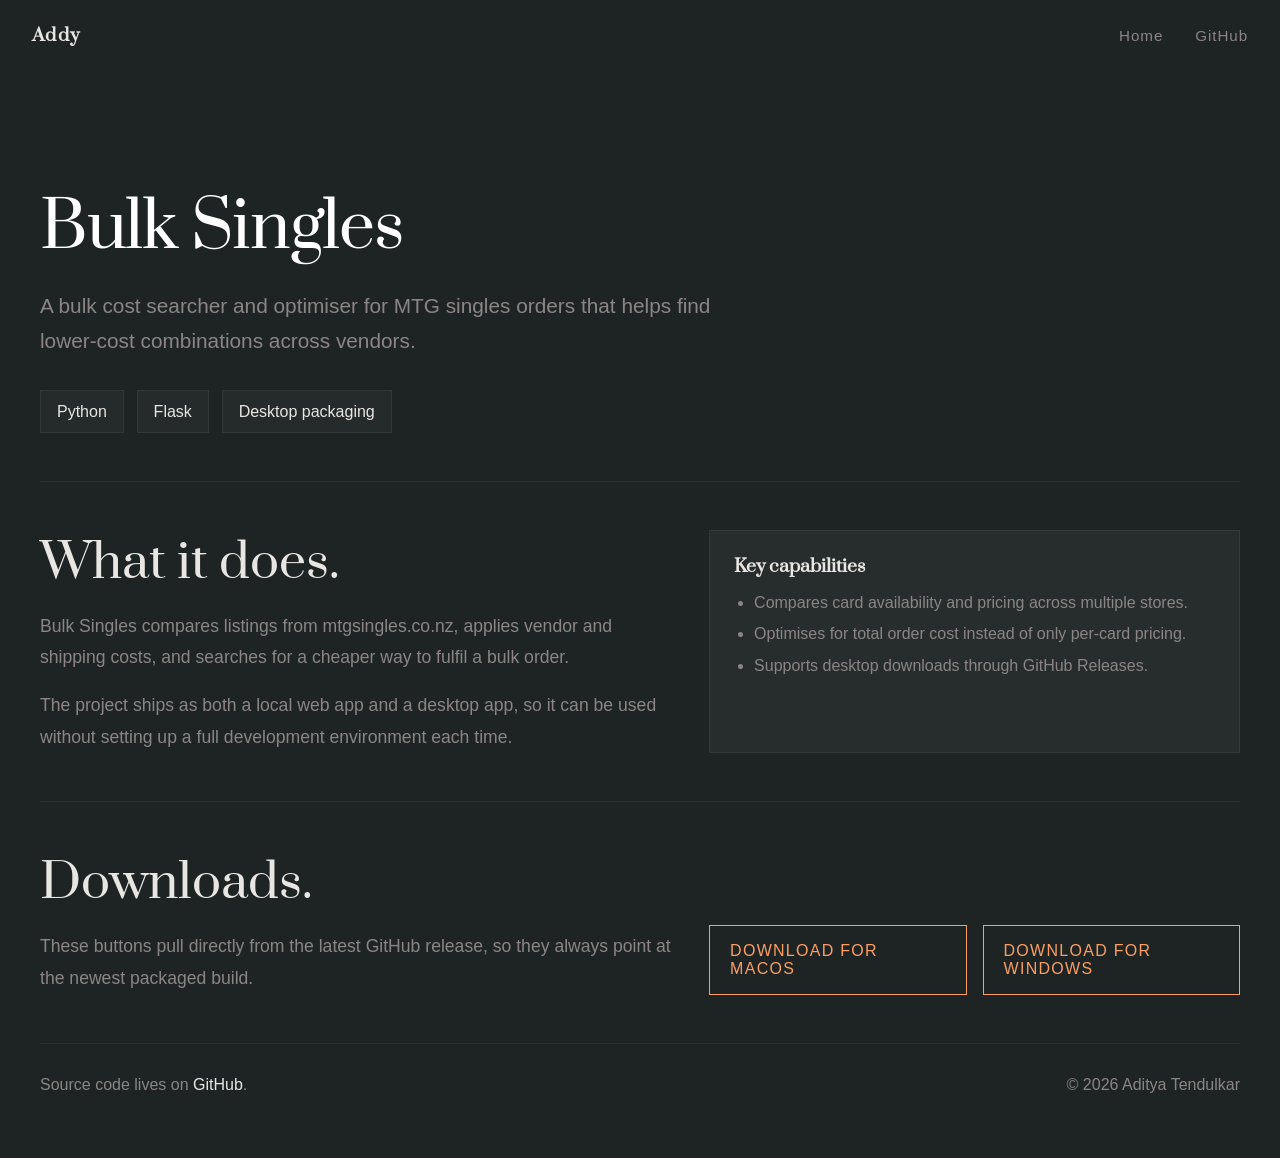
==== bulk-singles.html @ f3760d2f "Added new site" ====
<!DOCTYPE html>
<html lang="en">
<head>
  <meta charset="UTF-8" />
  <title>Bulk Singles — Project</title>
  <meta name="viewport" content="width=device-width, initial-scale=1.0" />
  <meta
    name="description"
    content="Bulk Singles is a bulk cost searcher and optimiser for MTG singles orders, with desktop downloads from GitHub Releases."
  />

  <link rel="preconnect" href="https://fonts.googleapis.com" />
  <link rel="preconnect" href="https://fonts.gstatic.com" crossorigin />
  <link href="https://fonts.googleapis.com/css2?family=Prata&display=swap" rel="stylesheet" />

  <link rel="stylesheet" href="styles.css" />
</head>
<body class="page-project">
  <nav class="nav" data-section="project">
    <a href="index.html#work" class="nav-logo">Addy</a>
    <div class="nav-links">
      <a href="index.html">Home</a>
      <a href="https://github.com/adityatendulkar/mtgbulkorders-nz" target="_blank" rel="noreferrer">GitHub</a>
    </div>
  </nav>

  <main class="project-page">
    <section class="project-hero">
      <h1 class="hero-title">Bulk Singles</h1>
      <p class="project-subtitle">
        A bulk cost searcher and optimiser for MTG singles orders that helps find lower-cost combinations across vendors.
      </p>
      <div class="project-meta">
        <span>Python</span>
        <span>Flask</span>
        <span>Desktop packaging</span>
      </div>
    </section>

    <section class="project-section">
      <div class="project-copy">
        <h2 class="project-heading">What it does.</h2>
        <p>
          Bulk Singles compares listings from mtgsingles.co.nz, applies vendor and shipping costs, and searches for a cheaper way to fulfil a bulk order.
        </p>
        <p>
          The project ships as both a local web app and a desktop app, so it can be used without setting up a full development environment each time.
        </p>
      </div>
      <div class="project-panel">
        <h3>Key capabilities</h3>
        <ul class="project-points">
          <li>Compares card availability and pricing across multiple stores.</li>
          <li>Optimises for total order cost instead of only per-card pricing.</li>
          <li>Supports desktop downloads through GitHub Releases.</li>
        </ul>
      </div>
    </section>

    <section class="project-section project-downloads">
      <div class="project-copy">
        <h2 class="project-heading">Downloads.</h2>
        <p>
          These buttons pull directly from the latest GitHub release, so they always point at the newest packaged build.
        </p>
      </div>
      <div class="download-grid">
        <a
          class="download-button"
          href="https://github.com/adityatendulkar/mtgbulkorders-nz/releases/latest/download/CardOptimiser-mac.dmg"
          rel="noreferrer"
        >
          Download for macOS
        </a>
        <a
          class="download-button"
          href="https://github.com/adityatendulkar/mtgbulkorders-nz/releases/latest/download/CardOptimiser.exe"
          rel="noreferrer"
        >
          Download for Windows
        </a>
      </div>
    </section>

    <footer class="project-footer">
      <p>
        Source code lives on
        <a href="https://github.com/adityatendulkar/mtgbulkorders-nz" target="_blank" rel="noreferrer">GitHub</a>.
      </p>
      <p>© <span id="year"></span> Aditya Tendulkar</p>
    </footer>
  </main>

  <script src="main.js"></script>
</body>
</html>
---- styles.css ----
/* ─────────────────────────────────────────────────────────────────
   Simple dark portfolio — Prata
   ───────────────────────────────────────────────────────────────── */

:root {
  --bg: #0d0d0d;
  --bg-elevated: #161616;
  --fg: #e8e6e3;
  --fg-muted: #8b8685;
  --accent: #fa9e65;
  --border: rgba(255, 255, 255, 0.06);
  /* Dark pastel section palette */
  --section-hero: #1a1b24;
  --section-about: #24222a;
  --section-work: #1e2424;
  --section-contact: #2a2524;
}

* {
  margin: 0;
  padding: 0;
  box-sizing: border-box;
}

html {
  height: 100%;
  overflow-x: hidden;
  overflow-y: auto;
  font-family: "Average Sans", sans-serif;
  background: var(--section-hero);
  color: var(--fg);
  -webkit-font-smoothing: antialiased;
  -moz-osx-font-smoothing: grayscale;
}

body {
  margin: 0;
  padding: 0;
  overflow-x: hidden;
  min-height: 100%;
}

h1, h2, h3, .nav-logo {
  font-family: "Prata", serif;
}

/* Hide scrollbar on html (the document scroll container) */
html {
  scrollbar-width: none;
  -ms-overflow-style: none;
}

html::-webkit-scrollbar {
  display: none;
}

/* ─── Navigation ─── */
.nav {
  position: fixed;
  top: 0;
  left: 0;
  right: 0;
  z-index: 100;
  display: flex;
  align-items: center;
  justify-content: space-between;
  padding: 1.5rem 2rem;
  background: var(--section-hero);
  transition: background 0.25s ease;
}

.nav[data-section="home"] {
  background: var(--section-hero);
}

.nav[data-section="about"] {
  background: var(--section-about);
}

.nav[data-section="work"] {
  background: var(--section-work);
}

.nav[data-section="project"] {
  background: var(--section-work);
}

.nav[data-section="contact"] {
  background: var(--section-contact);
}

.nav-logo {
  font-size: 1.1rem;
  font-weight: 600;
  letter-spacing: 0.08em;
  color: var(--fg);
  text-decoration: none;
}

.nav-links {
  display: flex;
  gap: 2rem;
}

.nav-links a {
  font-size: 0.95rem;
  font-weight: 500;
  letter-spacing: 0.06em;
  color: var(--fg-muted);
  text-decoration: none;
  transition: color 0.2s ease;
}

.nav-links a:hover {
  color: var(--fg);
}

@media (max-width: 640px) {
  .nav {
    padding: 1rem 1.25rem;
  }
  .nav-links {
    gap: 1.25rem;
  }
}

/* ─── Scroll container (snap sections) ─── */
/* Removed scroll-snap and custom container */
.scroll-container {
  /* Let body scroll naturally */
}

.section {
  position: sticky;
  top: 0;
  height: 100vh;
  min-height: 100vh;
  padding: 6rem 2rem 4rem;
  display: grid;
  grid-template-columns: 1.5fr 1fr;
  gap: 3rem;
  align-items: center;
  max-width: 100%;
  margin: 0 auto;
  overflow: hidden;
  isolation: isolate;
  /* Ensure backgrounds cover previous sections */
  background: inherit;
  
  /* Scroll Snap */
  scroll-snap-align: start;
  scroll-snap-stop: always;
}

/* Full-width section backgrounds (no black on sides) */
.section::before {
  content: "";
  position: absolute;
  top: 0;
  bottom: 0;
  left: 0;
  right: 0;
  width: 100%;
  height: 100%;
  z-index: -1;
}

.section-hero {
  z-index: 1;
  align-items: center;
  background: var(--section-hero);
}

.section-hero::before {
  background: var(--section-hero);
}

.section#about {
  z-index: 2;
  background: var(--section-about);
}

.section#about::before {
  background: var(--section-about);
}

.section#work {
  z-index: 3;
  background: var(--section-work);
}

.section#work::before {
  background: var(--section-work);
}

.section#contact {
  z-index: 4;
  background: var(--section-contact);
}

.section#contact::before {
  background: var(--section-contact);
}

.section-side {
  /* No longer sticky inside section, section itself is sticky */
  padding-right: 2rem;
}

.section-content {
  padding-top: 0.5rem;
  padding-bottom: 0;
  /* Allow scrolling inside content if needed */
  max-height: 80vh;
  overflow-y: auto;
  /* Hide scrollbar */
  scrollbar-width: none;
}

.section-content::-webkit-scrollbar {
  display: none;
}

@media (max-width: 900px) {
  .section {
    grid-template-columns: 1fr;
    min-height: 100vh;
  }
  .section-side {
    position: static;
    padding-right: 0;
  }
}

@media (max-width: 640px) {
  .section {
    padding: 5rem 1.25rem 3rem;
  }
}

/* ─── Hero ─── */
.section-hero .section-content {
  display: flex;
  flex-direction: column;
  justify-content: center;
  padding-bottom: 0;
}

.hero-label {
  font-size: 0.85rem;
  font-weight: 500;
  letter-spacing: 0.2em;
  text-transform: uppercase;
  color: #ffffff;
  margin-bottom: 1rem;
}

.hero-title {
  color: #ffffff;
  font-size: clamp(2.5rem, 5vw, 4rem);
  font-weight: 400;
  line-height: 1.12;
  letter-spacing: -0.02em;
}

.hero-subtitle {
  font-size: 1.35rem;
  line-height: 1.6;
  color: var(--fg-muted);
  max-width: 32rem;
  margin-bottom: 2rem;
}

.hero-cta {
  display: inline-block;
  font-size: 1rem;
  font-weight: 500;
  letter-spacing: 0.12em;
  text-transform: uppercase;
  color: var(--accent);
  text-decoration: none;
  border-bottom: 1px solid var(--accent);
  padding-bottom: 0.2rem;
  transition: opacity 0.2s ease;
}

.hero-cta:hover {
  opacity: 0.8;
}

/* ─── Section titles ─── */
.section-title {
  font-size: clamp(3rem, 10vw, 8rem);
  font-weight: 400;
  letter-spacing: 0.02em;
  color: #ffffff;
  line-height: 0.9;
}

/* ─── About ─── */
.about-content p {
  font-size: 1.5rem;
  line-height: 1.7;
  color: var(--fg);
  margin-bottom: 1.25rem;
}

.about-content p:last-child {
  margin-bottom: 0;
}

/* ─── Work ─── */
.work-list {
  display: flex;
  flex-direction: column;
  gap: 2.5rem;
}

.work-item {
  padding-bottom: 2.5rem;
  border-bottom: 1px solid var(--border);
}

.work-link {
  display: block;
  color: inherit;
  text-decoration: none;
  transition: opacity 0.2s ease, transform 0.2s ease;
}

.work-link:hover {
  opacity: 0.92;
  transform: translateY(-2px);
}

.work-item:last-child {
  border-bottom: none;
  padding-bottom: 0;
}

.work-item h3 {
  font-size: 1.75rem;
  font-weight: 600;
  margin-bottom: 0.5rem;
}

.work-item p {
  font-size: 1.15rem;
  line-height: 1.6;
  color: var(--fg-muted);
  margin-bottom: 0.5rem;
}

.work-tags {
  font-size: 0.85rem;
  letter-spacing: 0.08em;
  color: var(--fg-muted);
  opacity: 0.8;
}

.work-cta {
  display: inline-block;
  margin-top: 0.2rem;
  margin-bottom: 1.1rem;
  font-size: 0.95rem;
  letter-spacing: 0.12em;
  text-transform: uppercase;
  color: var(--accent);
  text-decoration: underline;
  text-underline-offset: 0.2rem;
}

/* ─── Contact ─── */
.section-contact {
  min-height: 100vh;
}

.contact-intro {
  font-size: 1.2rem;
  color: var(--fg-muted);
  margin-bottom: 1.5rem;
}

.contact-links {
  display: flex;
  flex-direction: column;
  gap: 0.75rem;
}

.contact-links a {
  font-size: 1.25rem;
  color: var(--fg);
  text-decoration: none;
  border-bottom: 1px solid transparent;
  transition: color 0.2s ease, border-color 0.2s ease;
  width: fit-content;
}

.contact-links a:hover {
  color: var(--accent);
  border-bottom-color: var(--accent);
}

.footer {
  margin-top: 4rem;
  padding-top: 2rem;
  font-size: 0.9rem;
  color: var(--fg-muted);
  letter-spacing: 0.05em;
}

/* ─── Scroll progress bar ─── */
.scroll-progress {
  position: fixed;
  top: 0;
  left: 0;
  height: 2px;
  background: var(--accent);
  z-index: 101;
  transform-origin: left;
  width: 0%;
}

/* ─── Project page ─── */
.page-project {
  background: var(--section-work);
}

.project-page {
  min-height: 100vh;
  padding: 8rem 2rem 4rem;
  background: var(--section-work);
}

.project-hero,
.project-section,
.project-footer {
  max-width: 1200px;
  margin: 0 auto;
}

.project-hero {
  padding: 4rem 0 3rem;
  border-bottom: 1px solid var(--border);
}

.project-subtitle {
  max-width: 42rem;
  font-size: 1.3rem;
  line-height: 1.7;
  color: var(--fg-muted);
  margin-top: 1.5rem;
}

.project-meta {
  display: flex;
  flex-wrap: wrap;
  gap: 0.8rem;
  margin-top: 2rem;
}

.project-meta span {
  padding: 0.7rem 1rem;
  border: 1px solid var(--border);
  color: var(--fg);
  background: rgba(255, 255, 255, 0.03);
}

.project-section {
  display: grid;
  grid-template-columns: 1.2fr 1fr;
  gap: 2rem;
  padding: 3rem 0;
  border-bottom: 1px solid var(--border);
}

.project-heading {
  font-size: clamp(2rem, 4vw, 3rem);
  font-weight: 400;
  margin-bottom: 1rem;
}

.project-copy p {
  font-size: 1.1rem;
  line-height: 1.8;
  color: var(--fg-muted);
  margin-bottom: 1rem;
  max-width: 40rem;
}

.project-copy p:last-child {
  margin-bottom: 0;
}

.project-panel {
  padding: 1.5rem;
  border: 1px solid var(--border);
  background: rgba(255, 255, 255, 0.04);
}

.project-panel h3 {
  font-size: 1.1rem;
  margin-bottom: 1rem;
}

.project-points {
  padding-left: 1.25rem;
  color: var(--fg-muted);
}

.project-points li + li {
  margin-top: 0.85rem;
}

.project-downloads {
  align-items: end;
}

.download-grid {
  display: grid;
  grid-template-columns: repeat(2, minmax(0, 1fr));
  gap: 1rem;
}

.download-button {
  display: inline-flex;
  align-items: center;
  justify-content: center;
  min-height: 4rem;
  padding: 1rem 1.25rem;
  border: 1px solid var(--accent);
  color: var(--accent);
  text-decoration: none;
  letter-spacing: 0.08em;
  text-transform: uppercase;
  transition: background 0.2s ease, color 0.2s ease, opacity 0.2s ease;
}

.download-button:hover {
  background: var(--accent);
  color: #161616;
}

.project-footer {
  display: flex;
  justify-content: space-between;
  gap: 1rem;
  padding-top: 2rem;
  color: var(--fg-muted);
}

.project-footer a {
  color: var(--fg);
  text-decoration: none;
  border-bottom: 1px solid transparent;
  transition: color 0.2s ease, border-color 0.2s ease;
}

.project-footer a:hover {
  color: var(--accent);
  border-bottom-color: var(--accent);
}

@media (max-width: 900px) {
  .project-section {
    grid-template-columns: 1fr;
  }

  .download-grid {
    grid-template-columns: 1fr;
  }

  .project-footer {
    flex-direction: column;
  }
}

@media (max-width: 640px) {
  .project-page {
    padding: 6rem 1.25rem 3rem;
  }

  .project-hero {
    padding-top: 2rem;
  }

  .project-subtitle {
    font-size: 1.15rem;
  }
}
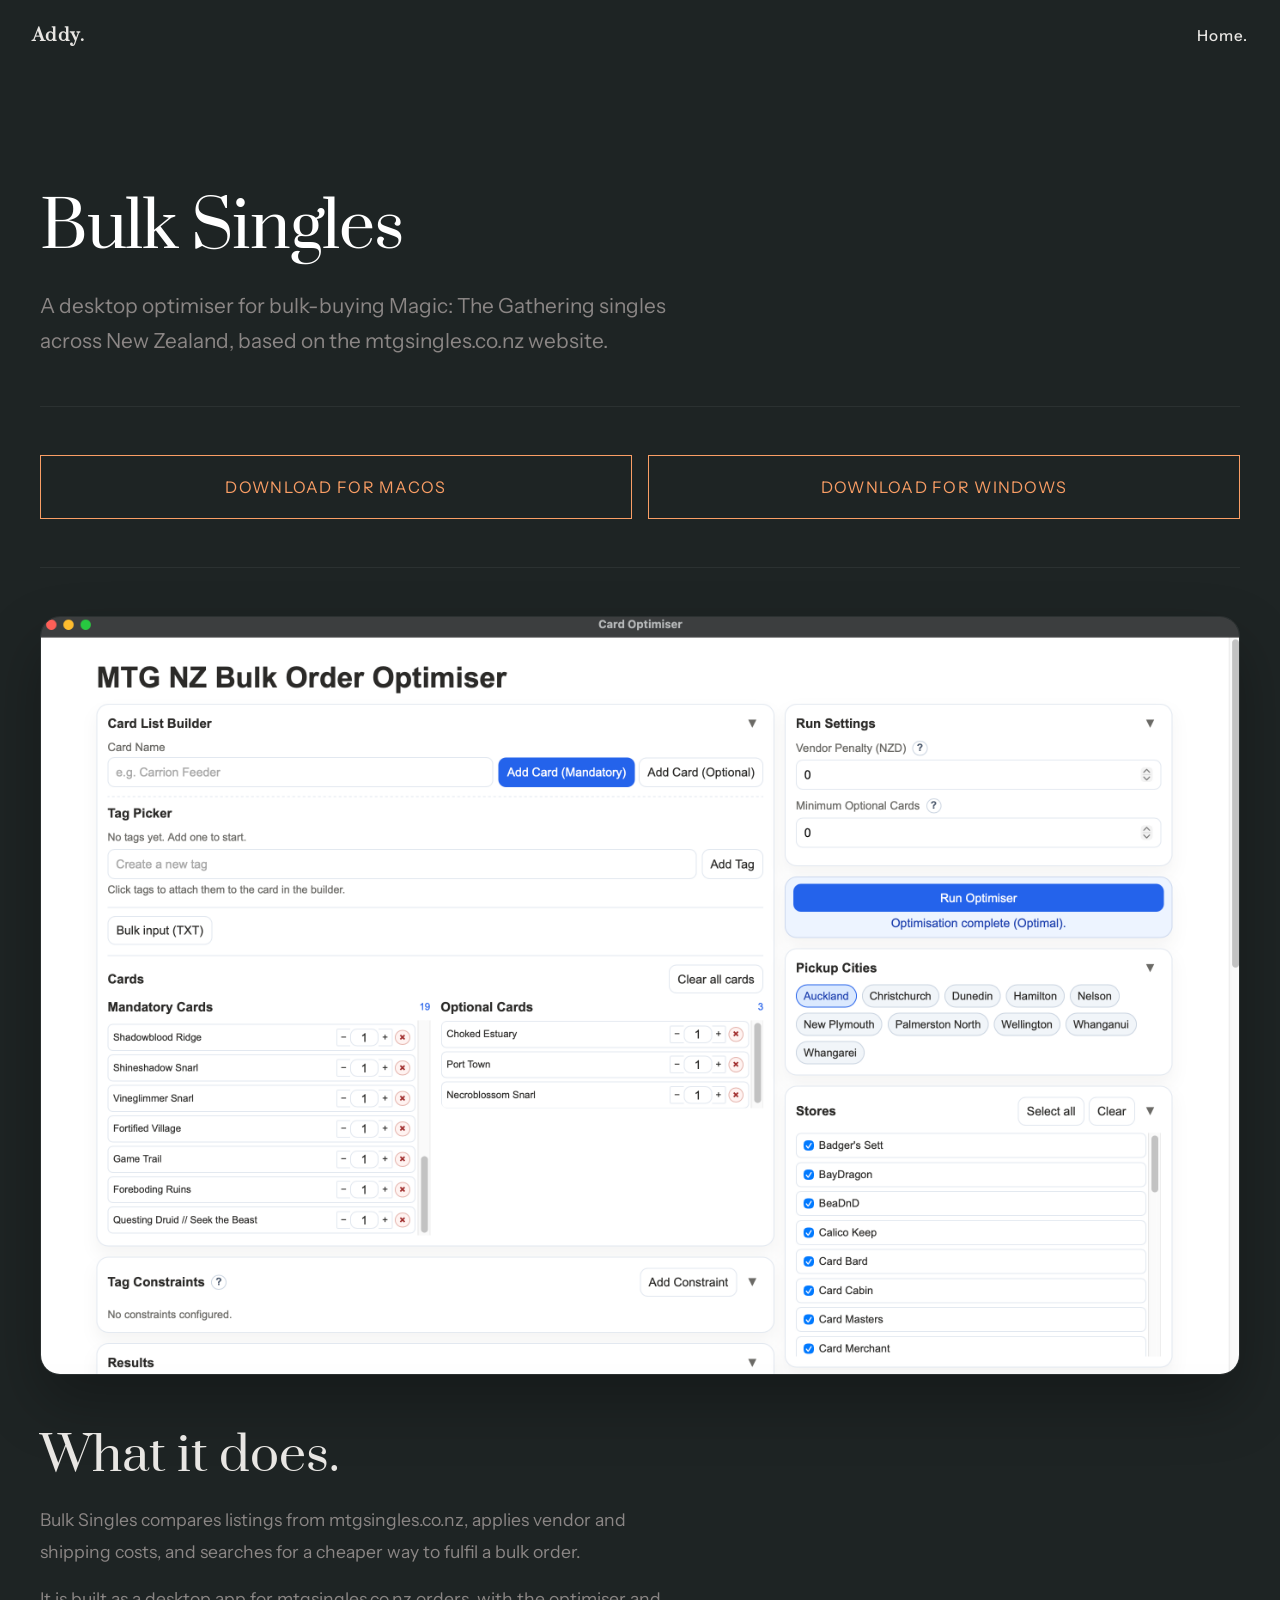
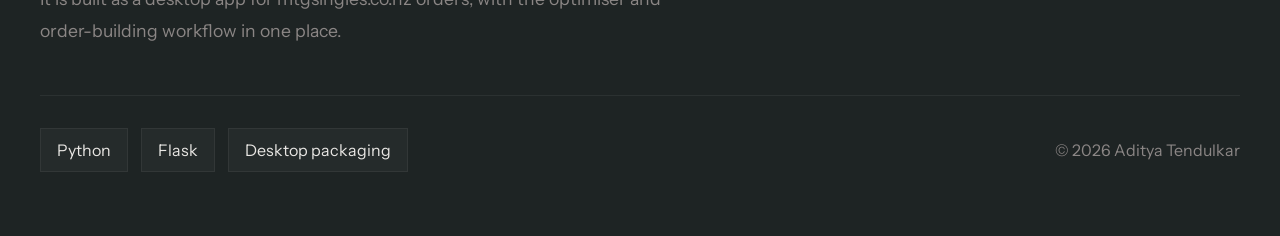
==== commit 9875b19d: "updated UI" ====
--- a/bulk-singles.html
+++ b/bulk-singles.html
@@ -6,21 +6,21 @@
   <meta name="viewport" content="width=device-width, initial-scale=1.0" />
   <meta
     name="description"
-    content="Bulk Singles is a bulk cost searcher and optimiser for MTG singles orders, with desktop downloads from GitHub Releases."
+    content="Bulk Singles is a desktop app for mtgsingles.co.nz that helps optimise bulk MTG singles orders."
   />
 
   <link rel="preconnect" href="https://fonts.googleapis.com" />
   <link rel="preconnect" href="https://fonts.gstatic.com" crossorigin />
-  <link href="https://fonts.googleapis.com/css2?family=Prata&display=swap" rel="stylesheet" />
+  <link href="https://fonts.googleapis.com/css2?family=Instrument+Sans:wght@400;500;600&family=Prata&display=swap" rel="stylesheet" />
+  <link rel="icon" href="favicon.svg" type="image/svg+xml" />
 
   <link rel="stylesheet" href="styles.css" />
 </head>
 <body class="page-project">
   <nav class="nav" data-section="project">
-    <a href="index.html#work" class="nav-logo">Addy</a>
+    <a href="index.html#projects" class="nav-logo">Addy.</a>
     <div class="nav-links">
-      <a href="index.html">Home</a>
-      <a href="https://github.com/adityatendulkar/mtgbulkorders-nz" target="_blank" rel="noreferrer">GitHub</a>
+      <a href="index.html">Home.</a>
     </div>
   </nav>
 
@@ -28,42 +28,11 @@
     <section class="project-hero">
       <h1 class="hero-title">Bulk Singles</h1>
       <p class="project-subtitle">
-        A bulk cost searcher and optimiser for MTG singles orders that helps find lower-cost combinations across vendors.
+        A desktop optimiser for bulk-buying Magic: The Gathering singles across New Zealand, based on the mtgsingles.co.nz website.
       </p>
-      <div class="project-meta">
-        <span>Python</span>
-        <span>Flask</span>
-        <span>Desktop packaging</span>
-      </div>
     </section>
 
-    <section class="project-section">
-      <div class="project-copy">
-        <h2 class="project-heading">What it does.</h2>
-        <p>
-          Bulk Singles compares listings from mtgsingles.co.nz, applies vendor and shipping costs, and searches for a cheaper way to fulfil a bulk order.
-        </p>
-        <p>
-          The project ships as both a local web app and a desktop app, so it can be used without setting up a full development environment each time.
-        </p>
-      </div>
-      <div class="project-panel">
-        <h3>Key capabilities</h3>
-        <ul class="project-points">
-          <li>Compares card availability and pricing across multiple stores.</li>
-          <li>Optimises for total order cost instead of only per-card pricing.</li>
-          <li>Supports desktop downloads through GitHub Releases.</li>
-        </ul>
-      </div>
-    </section>
-
-    <section class="project-section project-downloads">
-      <div class="project-copy">
-        <h2 class="project-heading">Downloads.</h2>
-        <p>
-          These buttons pull directly from the latest GitHub release, so they always point at the newest packaged build.
-        </p>
-      </div>
+    <section class="project-downloads">
       <div class="download-grid">
         <a
           class="download-button"
@@ -82,11 +51,33 @@
       </div>
     </section>
 
+    <section class="project-showcase">
+      <figure class="project-shot">
+        <img
+          src="assets/bulk-singles-ui.png"
+          alt="Bulk Singles interface showing the card list builder, optimisation settings, results, and store filters."
+        />
+      </figure>
+    </section>
+
+    <section class="project-section project-section-single">
+      <div class="project-copy">
+        <h2 class="project-heading">What it does.</h2>
+        <p>
+          Bulk Singles compares listings from mtgsingles.co.nz, applies vendor and shipping costs, and searches for a cheaper way to fulfil a bulk order.
+        </p>
+        <p>
+          It is built as a desktop app for mtgsingles.co.nz orders, with the optimiser and order-building workflow in one place.
+        </p>
+      </div>
+    </section>
+
     <footer class="project-footer">
-      <p>
-        Source code lives on
-        <a href="https://github.com/adityatendulkar/mtgbulkorders-nz" target="_blank" rel="noreferrer">GitHub</a>.
-      </p>
+      <div class="project-meta project-meta-bottom">
+        <span>Python</span>
+        <span>Flask</span>
+        <span>Desktop packaging</span>
+      </div>
       <p>© <span id="year"></span> Aditya Tendulkar</p>
     </footer>
   </main>
--- a/styles.css
+++ b/styles.css
@@ -9,10 +9,13 @@
   --fg-muted: #8b8685;
   --accent: #fa9e65;
   --border: rgba(255, 255, 255, 0.06);
+  --font-body: "Instrument Sans", sans-serif;
+  --font-display: "Prata", serif;
   /* Dark pastel section palette */
   --section-hero: #1a1b24;
   --section-about: #24222a;
-  --section-work: #1e2424;
+  --section-experience: #20232b;
+  --section-projects: #1e2424;
   --section-contact: #2a2524;
 }
 
@@ -26,7 +29,7 @@
   height: 100%;
   overflow-x: hidden;
   overflow-y: auto;
-  font-family: "Average Sans", sans-serif;
+  font-family: var(--font-body);
   background: var(--section-hero);
   color: var(--fg);
   -webkit-font-smoothing: antialiased;
@@ -41,7 +44,7 @@
 }
 
 h1, h2, h3, .nav-logo {
-  font-family: "Prata", serif;
+  font-family: var(--font-display);
 }
 
 /* Hide scrollbar on html (the document scroll container) */
@@ -77,12 +80,16 @@
   background: var(--section-about);
 }
 
-.nav[data-section="work"] {
-  background: var(--section-work);
+.nav[data-section="experience"] {
+  background: var(--section-experience);
+}
+
+.nav[data-section="projects"] {
+  background: var(--section-projects);
 }
 
 .nav[data-section="project"] {
-  background: var(--section-work);
+  background: var(--section-projects);
 }
 
 .nav[data-section="contact"] {
@@ -106,7 +113,7 @@
   font-size: 0.95rem;
   font-weight: 500;
   letter-spacing: 0.06em;
-  color: var(--fg-muted);
+  color: var(--fg);
   text-decoration: none;
   transition: color 0.2s ease;
 }
@@ -120,7 +127,11 @@
     padding: 1rem 1.25rem;
   }
   .nav-links {
-    gap: 1.25rem;
+    gap: 0.8rem;
+  }
+  .nav-links a {
+    font-size: 0.82rem;
+    letter-spacing: 0.04em;
   }
 }
 
@@ -184,17 +195,26 @@
   background: var(--section-about);
 }
 
-.section#work {
+.section#experience {
   z-index: 3;
-  background: var(--section-work);
-}
-
-.section#work::before {
-  background: var(--section-work);
+  background: var(--section-experience);
+}
+
+.section#experience::before {
+  background: var(--section-experience);
+}
+
+.section#projects {
+  z-index: 4;
+  background: var(--section-projects);
+}
+
+.section#projects::before {
+  background: var(--section-projects);
 }
 
 .section#contact {
-  z-index: 4;
+  z-index: 5;
   background: var(--section-contact);
 }
 
@@ -309,7 +329,56 @@
   margin-bottom: 0;
 }
 
-/* ─── Work ─── */
+/* ─── Experience ─── */
+.experience-list {
+  display: flex;
+  flex-direction: column;
+  gap: 1.75rem;
+}
+
+.experience-item {
+  padding-bottom: 1.75rem;
+  border-bottom: 1px solid var(--border);
+}
+
+.experience-item:last-child {
+  padding-bottom: 0;
+  border-bottom: none;
+}
+
+.experience-item h3 {
+  font-size: 1.55rem;
+  font-weight: 600;
+  margin-bottom: 0.35rem;
+}
+
+.experience-item p {
+  font-size: 1.05rem;
+  line-height: 1.5;
+  color: var(--fg);
+  margin-bottom: 0.35rem;
+}
+
+.experience-period {
+  font-size: 0.85rem;
+  letter-spacing: 0.08em;
+  text-transform: uppercase;
+  color: var(--fg-muted);
+}
+
+.experience-note {
+  margin-top: 1.5rem;
+  font-size: 1rem;
+  color: var(--fg-muted);
+}
+
+.experience-note a {
+  color: var(--accent);
+  text-decoration: none;
+  border-bottom: 1px solid currentColor;
+}
+
+/* ─── Projects ─── */
 .work-list {
   display: flex;
   flex-direction: column;
@@ -352,6 +421,8 @@
 }
 
 .work-tags {
+  display: block;
+  margin-top: 0.8rem;
   font-size: 0.85rem;
   letter-spacing: 0.08em;
   color: var(--fg-muted);
@@ -361,10 +432,9 @@
 .work-cta {
   display: inline-block;
   margin-top: 0.2rem;
-  margin-bottom: 1.1rem;
+  margin-bottom: 0;
   font-size: 0.95rem;
   letter-spacing: 0.12em;
-  text-transform: uppercase;
   color: var(--accent);
   text-decoration: underline;
   text-underline-offset: 0.2rem;
@@ -423,18 +493,19 @@
 
 /* ─── Project page ─── */
 .page-project {
-  background: var(--section-work);
+  background: var(--section-projects);
 }
 
 .project-page {
   min-height: 100vh;
   padding: 8rem 2rem 4rem;
-  background: var(--section-work);
+  background: var(--section-projects);
 }
 
 .project-hero,
 .project-section,
-.project-footer {
+.project-footer,
+.project-showcase {
   max-width: 1200px;
   margin: 0 auto;
 }
@@ -452,6 +523,23 @@
   margin-top: 1.5rem;
 }
 
+.project-showcase {
+  padding: 3rem 0 0;
+}
+
+.project-shot {
+  margin: 0;
+}
+
+.project-shot img {
+  display: block;
+  width: 100%;
+  height: auto;
+  border-radius: 1.25rem;
+  border: 1px solid var(--border);
+  box-shadow: 0 28px 60px rgba(0, 0, 0, 0.28);
+}
+
 .project-meta {
   display: flex;
   flex-wrap: wrap;
@@ -464,6 +552,10 @@
   border: 1px solid var(--border);
   color: var(--fg);
   background: rgba(255, 255, 255, 0.03);
+}
+
+.project-meta-bottom {
+  margin-top: 0;
 }
 
 .project-section {
@@ -474,6 +566,10 @@
   border-bottom: 1px solid var(--border);
 }
 
+.project-section-single {
+  grid-template-columns: 1fr;
+}
+
 .project-heading {
   font-size: clamp(2rem, 4vw, 3rem);
   font-weight: 400;
@@ -492,28 +588,11 @@
   margin-bottom: 0;
 }
 
-.project-panel {
-  padding: 1.5rem;
-  border: 1px solid var(--border);
-  background: rgba(255, 255, 255, 0.04);
-}
-
-.project-panel h3 {
-  font-size: 1.1rem;
-  margin-bottom: 1rem;
-}
-
-.project-points {
-  padding-left: 1.25rem;
-  color: var(--fg-muted);
-}
-
-.project-points li + li {
-  margin-top: 0.85rem;
-}
-
 .project-downloads {
-  align-items: end;
+  max-width: 1200px;
+  margin: 0 auto;
+  padding: 3rem 0;
+  border-bottom: 1px solid var(--border);
 }
 
 .download-grid {
@@ -543,7 +622,9 @@
 
 .project-footer {
   display: flex;
+  align-items: center;
   justify-content: space-between;
+  flex-wrap: wrap;
   gap: 1rem;
   padding-top: 2rem;
   color: var(--fg-muted);
@@ -572,6 +653,7 @@
 
   .project-footer {
     flex-direction: column;
+    align-items: flex-start;
   }
 }
 
